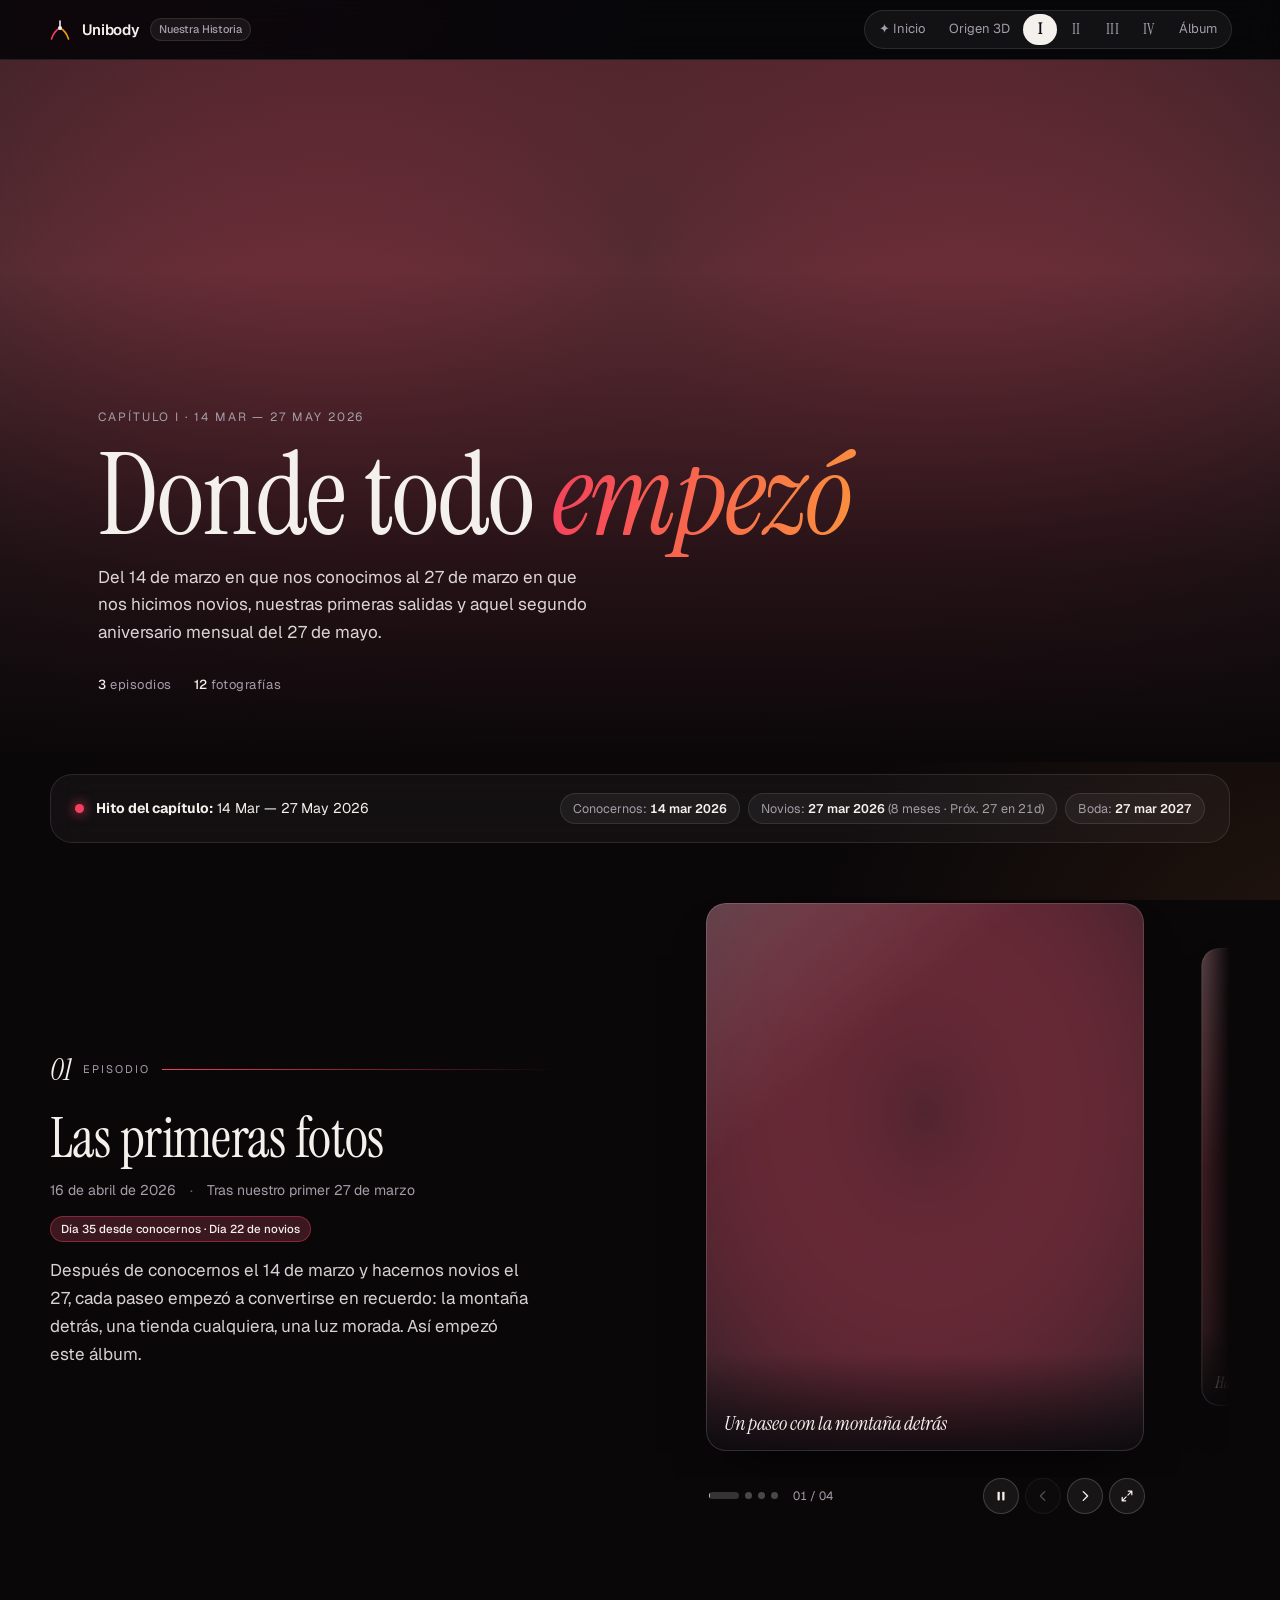
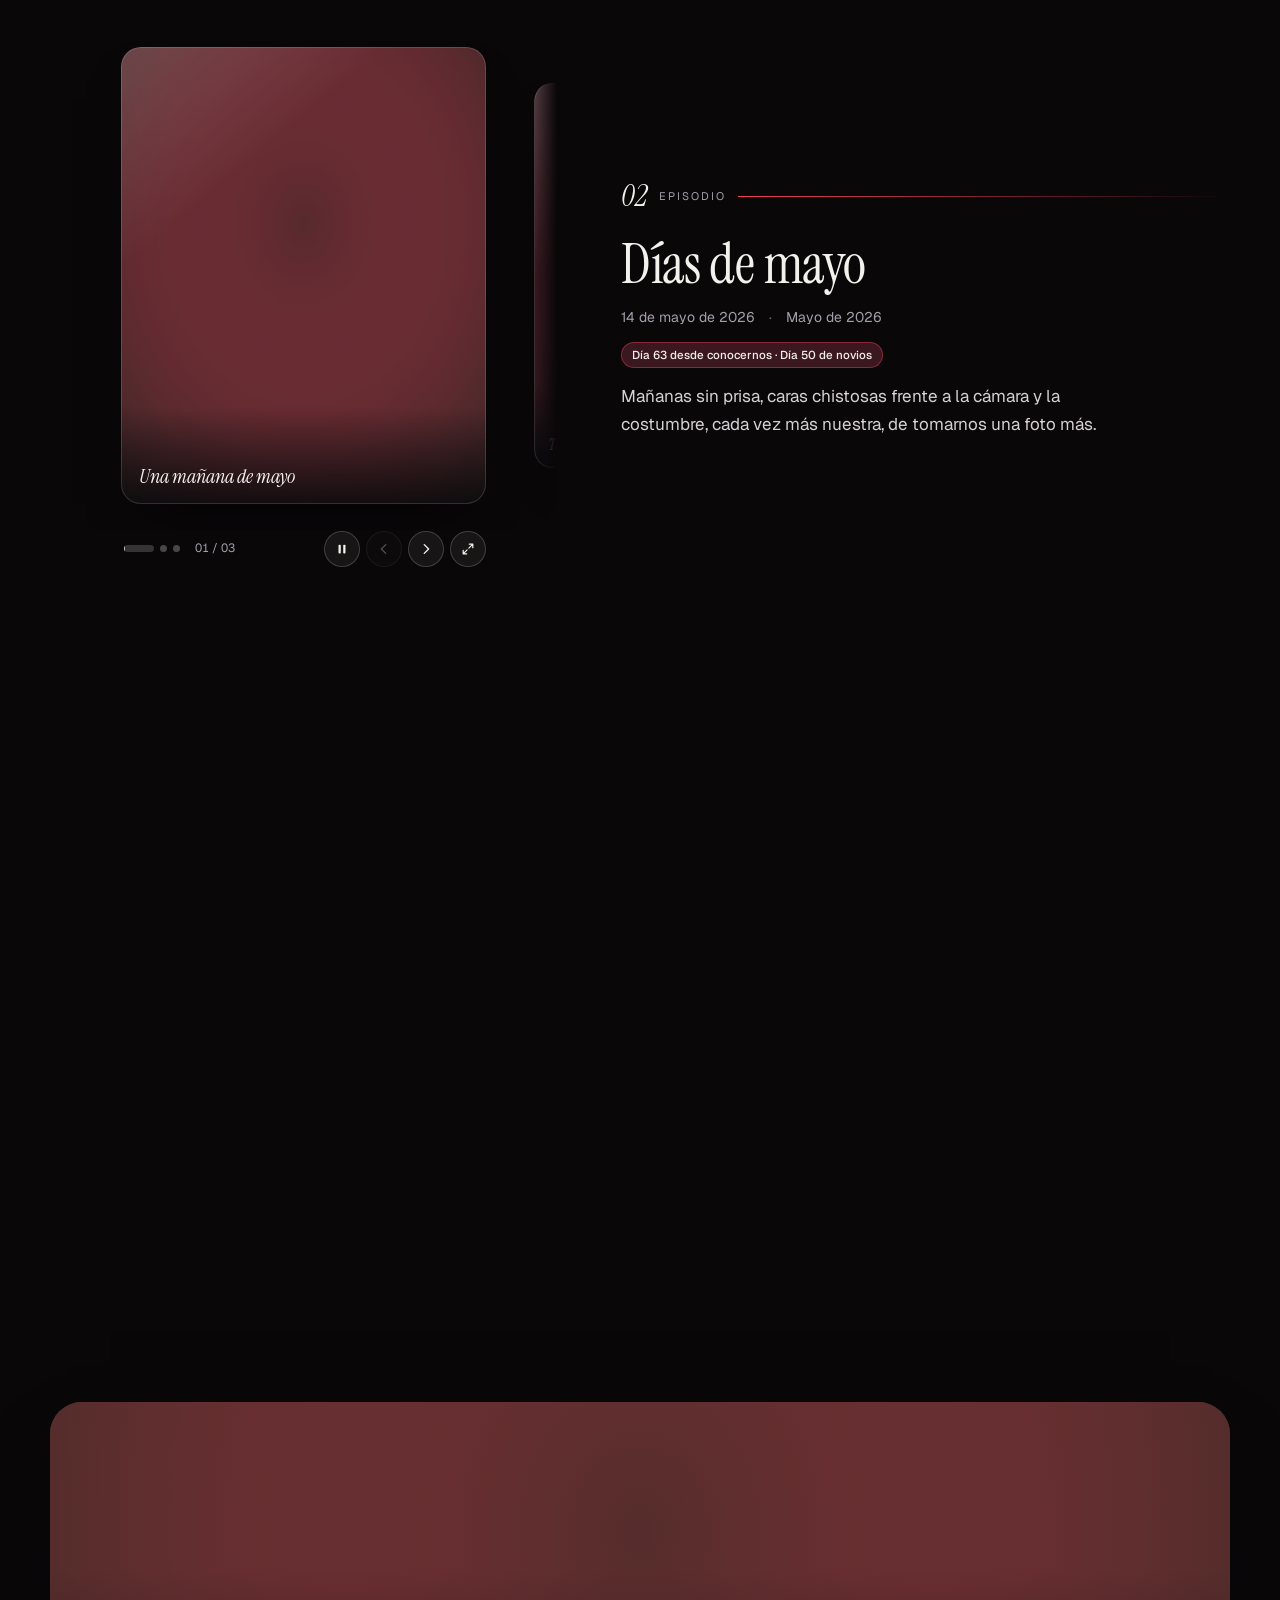
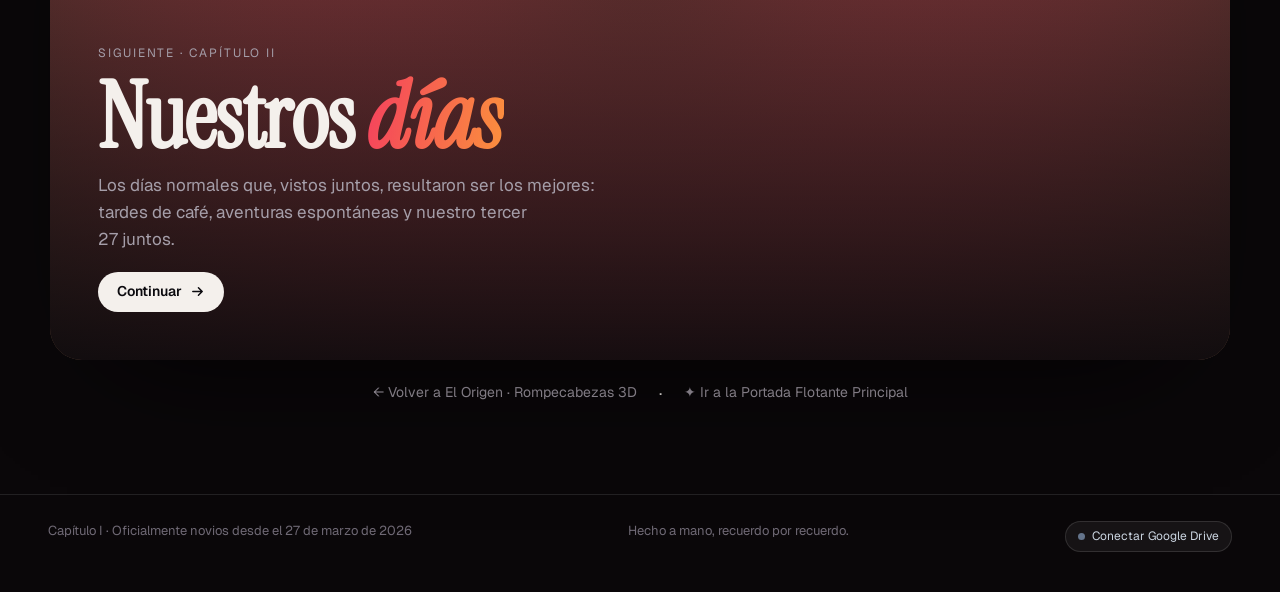
==== capitulo-1.html @ 3b3a731e "feat: spatial love story v2.0 + v1.0 con historia.yaml y Google Drive API" ====
<!doctype html>
<html lang="es-MX">
<head>
  <meta charset="utf-8">
  <meta name="viewport" content="width=device-width,initial-scale=1,viewport-fit=cover">
  <title>Capítulo I · El comienzo (27 Mar 2026) — Unibody</title>
  <link rel="preconnect" href="https://fonts.googleapis.com">
  <link rel="preconnect" href="https://fonts.gstatic.com" crossorigin>
  <link rel="stylesheet" href="https://fonts.googleapis.com/css2?family=Geist:wght@400..600&family=Instrument+Serif:ital@0;1&display=swap">
  <link rel="stylesheet" href="css/core.css">
  <link rel="stylesheet" href="css/capitulo.css">
  <script>window.PAGINA_ID = 'cap-1';</script>
  <script src="js/datos-yaml.js"></script>
  <script src="js/core.js"></script>
</head>
<body>
  <div class="velo" aria-hidden="true"></div>
  <div class="shell">
    <div class="ambiente" aria-hidden="true"></div>
    <header class="barra gutter" id="barra"></header>
    <script>Unibody.barra();</script>
    <main>
      <section class="portada" id="portada"></section>
      <div class="gutter"><div class="episodios" id="episodios"></div></div>
      <section class="puente gutter" id="puente" aria-label="Siguiente"></section>
    </main>
    <footer class="pie gutter">
      <span>Capítulo I · Oficialmente novios desde el 27 de marzo de 2026</span>
      <span>Hecho a mano, recuerdo por recuerdo.</span>
    </footer>
  </div>
  <script src="js/drive-sync.js"></script>
  <script src="js/capitulo.js"></script>
</body>
</html>
---- css/core.css ----
/* =====================================================================
   css/core.css · Núcleo compartido (Navegación, Transiciones, Carrusel,
   Visor y Barra de Fechas/Contadores alimentada por historia.yaml)
   ===================================================================== */
:root {
  --obsidiana: #07070a;
  --superficie: #100e13;
  --linea: rgba(255, 255, 255, .10);
  --linea-2: rgba(255, 255, 255, .18);
  --tinta: #f4f0ec;
  --tenue: #a59ea9;
  --mas-tenue: #6f6975;
  /* Variables de tema (sobreeescritas dinámicamente desde historia.yaml) */
  --fondo: #07070a;
  --acento: #f43f5e;
  --acento-2: #f59e0b;
  --resplandor: rgba(244, 63, 94, .16);
  --resplandor-2: rgba(245, 158, 11, .10);
  --velo: #07070a;
  --f-display: "Instrument Serif", "Iowan Old Style", "Palatino Linotype", Georgia, serif;
  --f-sans: "Plus Jakarta Sans", "Geist", -apple-system, BlinkMacSystemFont, "Segoe UI", Roboto, sans-serif;
  --ease: cubic-bezier(.22, 1, .36, 1);
  --ease-gemini: cubic-bezier(.2, 0, 0, 1);
  --barra-h: 60px;
  color-scheme: dark;
  padding-top: env(safe-area-inset-top, 0px);
  padding-bottom: env(safe-area-inset-bottom, 0px);
  background: var(--fondo);
}

*, *::before, *::after { box-sizing: border-box; }
html { -webkit-text-size-adjust: 100%; scroll-behavior: smooth; }
body {
  margin: 0;
  background: var(--fondo);
  color: var(--tinta);
  font-family: var(--f-sans);
  font-size: 16px;
  line-height: 1.55;
  -webkit-font-smoothing: antialiased;
  text-rendering: optimizeLegibility;
}
img, picture, video { max-width: 100%; display: block; }
[hidden] { display: none !important; }
button { font: inherit; color: inherit; }
a { color: inherit; }
:focus-visible { outline: 2px solid var(--acento); outline-offset: 3px; border-radius: 8px; }
html.sin-scroll { overflow: hidden; }
.vh { position: absolute !important; width: 1px; height: 1px; overflow: hidden; clip: rect(0 0 0 0); white-space: nowrap; }
.shell { position: relative; overflow-x: clip; min-height: 100vh; }
.gutter {
  padding-left: max(16px, env(safe-area-inset-left, 0px));
  padding-right: max(16px, env(safe-area-inset-right, 0px));
}
@media (min-width: 960px) {
  .gutter {
    padding-left: max(48px, env(safe-area-inset-left, 0px));
    padding-right: max(48px, env(safe-area-inset-right, 0px));
  }
}

/* ---------- Fondo ambiental ---------- */
.ambiente {
  position: fixed;
  inset: 0;
  z-index: 0;
  pointer-events: none;
  background:
    radial-gradient(62vmax 52vmax at 8% -12%, var(--resplandor), transparent 70%),
    radial-gradient(58vmax 48vmax at 104% 108%, var(--resplandor-2), transparent 70%),
    var(--fondo);
}
main, footer { position: relative; z-index: 1; }

/* ---------- Tipografía ---------- */
.ceja { margin: 0; font-size: 12px; letter-spacing: .16em; text-transform: uppercase; color: var(--tenue); }
.ceja b { color: var(--tinta); font-weight: 500; }
.display { font-family: var(--f-display); font-weight: 400; letter-spacing: -.015em; line-height: .98; text-wrap: balance; margin: 0; }
.display em {
  font-style: italic;
  background: linear-gradient(100deg, var(--acento), var(--acento-2));
  -webkit-background-clip: text;
  background-clip: text;
  color: transparent;
  padding-right: .04em;
}
.entrada { margin: 0; color: var(--tenue); font-size: 17px; line-height: 1.6; max-width: 46ch; text-wrap: pretty; }

/* ---------- Barra superior unificada ---------- */
.barra {
  position: sticky;
  top: env(safe-area-inset-top, 0px);
  z-index: 90;
  height: var(--barra-h);
  display: flex;
  align-items: center;
  gap: 12px;
  background: rgba(7, 7, 10, .82);
  -webkit-backdrop-filter: blur(20px) saturate(150%);
  backdrop-filter: blur(20px) saturate(150%);
  border-bottom: 1px solid var(--linea);
}
.barra::after {
  content: "";
  position: absolute;
  left: 0;
  right: 0;
  bottom: -1px;
  height: 2px;
  transform-origin: left;
  transform: scaleX(0);
  background: linear-gradient(90deg, #4b90ff, var(--acento), var(--acento-2));
}
@supports ((animation-timeline: scroll()) and (animation-range: 0% 100%)) {
  .barra::after {
    animation: progreso auto linear both;
    animation-timeline: scroll(root);
    animation-range: 0% 100%;
  }
}
@keyframes progreso { to { transform: scaleX(1); } }

.marca {
  display: flex;
  align-items: center;
  gap: 10px;
  text-decoration: none;
  font-weight: 600;
  font-size: 15px;
  letter-spacing: -.01em;
  white-space: nowrap;
}
.marca svg { width: 24px; height: 24px; flex: none; }
.marca-sub {
  font-size: 11px;
  font-weight: 500;
  color: var(--tenue);
  padding: 2px 8px;
  border-radius: 99px;
  background: rgba(255, 255, 255, .06);
  border: 1px solid var(--linea);
}
@media (max-width: 640px) { .marca-sub { display: none; } }
@media (max-width: 479.98px) { .marca span { display: none; } }

.nav {
  margin-left: auto;
  display: flex;
  align-items: center;
  gap: 2px;
  padding: 3px;
  border-radius: 99px;
  background: rgba(255, 255, 255, .05);
  border: 1px solid var(--linea);
  overflow-x: auto;
  scrollbar-width: none;
}
.nav::-webkit-scrollbar { display: none; }
.nav a {
  display: inline-flex;
  align-items: center;
  justify-content: center;
  min-width: 34px;
  height: 31px;
  padding: 0 11px;
  border-radius: 99px;
  font-size: 13px;
  text-decoration: none;
  color: var(--tenue);
  white-space: nowrap;
  transition: background .3s, color .3s;
}
.nav a:hover { color: var(--tinta); background: rgba(255, 255, 255, .08); }
.nav a[aria-current="page"] { background: var(--tinta); color: #0b0a0e; font-weight: 600; }
.nav .romano { font-family: var(--f-display); font-size: 16px; letter-spacing: .02em; }
@media (max-width: 440px) { .nav a { padding: 0 8px; min-width: 28px; font-size: 12px; } }

/* ---------- Botones ---------- */
.boton {
  display: inline-flex;
  align-items: center;
  justify-content: center;
  gap: 8px;
  min-height: 40px;
  padding: 0 18px;
  border-radius: 99px;
  border: 1px solid var(--linea-2);
  background: rgba(255, 255, 255, .05);
  color: var(--tinta);
  font-size: 14px;
  font-weight: 500;
  text-decoration: none;
  cursor: pointer;
  white-space: nowrap;
  transition: background .25s, border-color .25s, transform .25s var(--ease);
}
.boton:hover { background: rgba(255, 255, 255, .1); border-color: rgba(255, 255, 255, .3); }
.boton:active { transform: scale(.97); }
.boton.claro { background: var(--tinta); color: #0b0a0e; border-color: transparent; font-weight: 600; }
.boton svg { width: 15px; height: 15px; }
.icono {
  width: 36px;
  height: 36px;
  border-radius: 50%;
  display: grid;
  place-items: center;
  border: 1px solid var(--linea-2);
  background: rgba(255, 255, 255, .06);
  cursor: pointer;
  flex: none;
  transition: background .25s, opacity .25s;
}
.icono:hover { background: rgba(255, 255, 255, .13); }
.icono:disabled { opacity: .3; cursor: default; }
.icono svg { width: 14px; height: 14px; }

/* ---------- Transiciones entre páginas ---------- */
@view-transition { navigation: auto; }
::view-transition-group(*) { animation-duration: .8s; animation-timing-function: var(--ease); }
::view-transition-old(root) { animation: vt-sale .5s var(--ease) both; }
::view-transition-new(root) { animation: vt-entra .8s var(--ease) both; }
@keyframes vt-sale { to { opacity: 0; transform: scale(.965); } }
@keyframes vt-entra { from { opacity: 0; transform: scale(1.03); } }
html:active-view-transition-type(iris)::view-transition-old(root) { animation: vt-atenua .95s linear both; }
html:active-view-transition-type(iris)::view-transition-new(root) { animation: vt-iris .95s var(--ease) both; }
@keyframes vt-atenua { to { opacity: .35; transform: scale(.98); } }
@keyframes vt-iris { from { clip-path: circle(0% at 50% 58%); } to { clip-path: circle(140% at 50% 58%); } }
html:active-view-transition-type(cortina)::view-transition-old(root) { animation: vt-sube .9s var(--ease) both; }
html:active-view-transition-type(cortina)::view-transition-new(root) { animation: vt-cortina .9s var(--ease) both; }
@keyframes vt-sube { to { transform: translateY(-10%); opacity: .3; } }
@keyframes vt-cortina { from { clip-path: inset(100% 0 0 0); } to { clip-path: inset(0 0 0 0); } }
html:active-view-transition-type(zoom)::view-transition-old(root) { animation: vt-zoom-sale .8s var(--ease) both; }
html:active-view-transition-type(zoom)::view-transition-new(root) { animation: vt-zoom-entra .8s var(--ease) both; }
@keyframes vt-zoom-sale { to { opacity: 0; transform: scale(1.12); } }
@keyframes vt-zoom-entra { from { opacity: 0; transform: scale(.9); } }

.velo { position: fixed; inset: 0; z-index: 100; pointer-events: none; background: var(--velo); transform: scaleY(0); }
html.sin-vt.entrando .velo { transform-origin: top; animation: velo-sale .85s var(--ease) .05s both; }
html.sin-vt.saliendo .velo { transform-origin: bottom; animation: velo-entra .5s var(--ease) both; }
@keyframes velo-sale { from { transform: scaleY(1); } to { transform: scaleY(0); } }
@keyframes velo-entra { from { transform: scaleY(0); } to { transform: scaleY(1); } }

/* ---------- Tarjeta “siguiente” (puente hacia la próxima página) ---------- */
.puente { padding-block: clamp(48px, 10vh, 120px) clamp(40px, 8vh, 96px); }
.siguiente {
  position: relative;
  display: block;
  max-width: 1180px;
  margin-inline: auto;
  border-radius: 32px;
  overflow: hidden;
  min-height: min(62vh, 560px);
  text-decoration: none;
  color: var(--tinta);
  isolation: isolate;
  background: var(--tono, #120f14);
  box-shadow: 0 50px 120px -60px rgba(0, 0, 0, .9);
}
.siguiente img { position: absolute; inset: 0; width: 100%; height: 100%; object-fit: cover; transition: transform 1.4s var(--ease); }
.siguiente:hover img { transform: scale(1.04); }
.siguiente::after { content: ""; position: absolute; inset: 0; background: linear-gradient(180deg, rgba(7, 7, 10, .05) 30%, rgba(7, 7, 10, .85)); }
.siguiente-txt { position: absolute; left: 0; right: 0; bottom: 0; z-index: 1; display: grid; gap: 12px; padding: clamp(22px, 4vw, 48px); }
.siguiente-t { font-family: var(--f-display); font-size: clamp(44px, 7vw, 96px); line-height: .95; letter-spacing: -.015em; margin: 0; text-wrap: balance; }
.siguiente-t em {
  font-style: italic;
  background: linear-gradient(100deg, var(--acento), var(--acento-2));
  -webkit-background-clip: text;
  background-clip: text;
  color: transparent;
  padding-right: .04em;
}
.siguiente .boton { justify-self: start; margin-top: 6px; }
.anterior { display: flex; flex-wrap: wrap; justify-content: center; gap: 18px; margin-top: 22px; }
.anterior a { font-size: 14px; color: var(--tenue); text-decoration: none; }
.anterior a:hover { color: var(--tinta); }

/* ---------- Carrusel horizontal ---------- */
.carrusel { position: relative; container-type: inline-size; min-width: 0; }
.pista {
  position: relative;
  display: flex;
  gap: 14px;
  overflow-x: auto;
  overflow-y: hidden;
  scroll-snap-type: x mandatory;
  padding: 6px 14cqi 26px;
  overscroll-behavior-x: contain;
  scrollbar-width: none;
  -webkit-mask-image: linear-gradient(90deg, transparent, #000 4%, #000 96%, transparent);
  mask-image: linear-gradient(90deg, transparent, #000 4%, #000 96%, transparent);
  user-select: none;
  -webkit-user-select: none;
  outline: none;
}
.pista::-webkit-scrollbar { display: none; }
.pista:focus-visible { box-shadow: inset 0 0 0 2px var(--acento); border-radius: 22px; }
@media (hover: hover) and (pointer: fine) { .pista { cursor: grab; } }
.pista.arrastrando { scroll-snap-type: none; cursor: grabbing; }
.pista.sola { -webkit-mask-image: none; mask-image: none; padding-inline: 0; }
.diapo { flex: 0 0 72cqi; margin: 0; scroll-snap-align: center; scroll-snap-stop: always; perspective: 900px; cursor: inherit; }
.pista.sola .diapo { flex-basis: 100%; }
.diapo.actual { cursor: zoom-in; }
.pista.arrastrando .diapo { cursor: grabbing; }
.diapo-in {
  position: relative;
  aspect-ratio: 4/5;
  border-radius: 20px;
  overflow: hidden;
  background: var(--tono, #151218);
  transform-origin: 50% 50%;
  box-shadow: 0 26px 50px -26px rgba(0, 0, 0, .95);
  isolation: isolate;
}
.diapo-in img { position: absolute; inset: 0; width: 100%; height: 100%; object-fit: cover; transform: scale(1.16); pointer-events: none; -webkit-user-drag: none; }
.diapo-in::after {
  content: "";
  position: absolute;
  inset: -30%;
  background: linear-gradient(115deg, rgba(255, 244, 232, 0) 42%, rgba(255, 244, 232, .28) 50%, rgba(255, 244, 232, 0) 58%);
  transform: translateX(-70%);
  opacity: 0;
  pointer-events: none;
}
.diapo.actual .diapo-in::after { animation: destello 1.5s var(--ease) .12s 1 both; }
@keyframes destello { 0% { opacity: 1; transform: translateX(-70%); } 100% { opacity: 0; transform: translateX(70%); } }
.diapo-pie {
  position: absolute;
  left: 0;
  right: 0;
  bottom: 0;
  padding: 56px 18px 16px;
  background: linear-gradient(rgba(7, 7, 10, 0), rgba(7, 7, 10, .82));
  font-family: var(--f-display);
  font-style: italic;
  font-size: 20px;
  line-height: 1.2;
  color: #f7f3ef;
  pointer-events: none;
  text-wrap: pretty;
}
.diapo-sombra { position: absolute; inset: 0; background: #07070a; opacity: 0; pointer-events: none; }
.diapo-borde {
  position: absolute;
  inset: 0;
  border-radius: inherit;
  pointer-events: none;
  box-shadow: inset 0 0 0 1px rgba(255, 255, 255, .14);
  background: linear-gradient(140deg, rgba(255, 255, 255, .14), rgba(255, 255, 255, 0) 30%);
}
.carrusel-ui { display: flex; align-items: center; gap: 8px; min-height: 38px; padding-inline: 14cqi; }
.pista.sola + .carrusel-ui { padding-inline: 0; }
.puntos { display: flex; align-items: center; }
.punto { border: 0; background: none; padding: 10px 3px; cursor: pointer; display: grid; }
.punto span {
  display: block;
  width: 7px;
  height: 7px;
  border-radius: 99px;
  background: rgba(255, 255, 255, .26);
  position: relative;
  overflow: hidden;
  transition: width .55s var(--ease), background .3s;
}
.punto:hover span { background: rgba(255, 255, 255, .45); }
.punto[aria-current="true"] span { width: 30px; background: rgba(255, 255, 255, .18); }
.punto i { position: absolute; inset: 0; border-radius: inherit; background: var(--tinta); transform-origin: left; transform: scaleX(0); }
.contador { font-size: 12px; color: var(--tenue); font-variant-numeric: tabular-nums; margin-left: 4px; }
.carrusel-btns { margin-left: auto; display: flex; gap: 6px; }

/* ---------- Visor de fotos ---------- */
.visor {
  position: fixed;
  inset: 0;
  z-index: 200;
  background: rgba(4, 4, 8, .94);
  -webkit-backdrop-filter: blur(22px);
  backdrop-filter: blur(22px);
  display: grid;
  grid-template-rows: auto minmax(0, 1fr) auto auto;
  opacity: 0;
  transition: opacity .4s var(--ease);
}
.visor.abierto { opacity: 1; }
.visor-top {
  display: flex;
  align-items: center;
  gap: 12px;
  padding: calc(env(safe-area-inset-top, 0px) + 12px) max(16px, env(safe-area-inset-right, 0px)) 12px max(16px, env(safe-area-inset-left, 0px));
}
.visor-titulo { flex: 1; min-width: 0; font-size: 15px; font-weight: 500; overflow: hidden; text-overflow: ellipsis; white-space: nowrap; }
.visor-cuenta { font-size: 12px; color: #9b959e; font-variant-numeric: tabular-nums; }
.visor-escena { position: relative; overflow: hidden; touch-action: pan-y; padding-inline: max(16px, env(safe-area-inset-left, 0px)); }
.visor-escena img { width: 100%; height: 100%; object-fit: contain; transition: transform .7s var(--ease), opacity .5s var(--ease); }
.visor-escena img.entra { transform: translateX(var(--dx, 0)) scale(.95); opacity: 0; }
.visor-nav { position: absolute; top: 50%; margin-top: -22px; width: 44px; height: 44px; }
.visor-prev { left: max(16px, env(safe-area-inset-left, 0px)); }
.visor-sig { right: max(16px, env(safe-area-inset-right, 0px)); }
.visor-pie {
  display: flex;
  flex-wrap: wrap;
  gap: 4px 18px;
  align-items: baseline;
  padding: 14px max(16px, env(safe-area-inset-right, 0px)) 10px max(16px, env(safe-area-inset-left, 0px));
  font-size: 13px;
  color: #b9b2bb;
}
.visor-pie .c { flex-basis: 100%; font-family: var(--f-display); font-style: italic; font-size: 21px; color: #fff; }
.visor-tira {
  position: relative;
  display: flex;
  gap: 8px;
  overflow-x: auto;
  scrollbar-width: none;
  justify-content: safe center;
  padding: 4px max(16px, env(safe-area-inset-right, 0px)) calc(env(safe-area-inset-bottom, 0px) + 16px) max(16px, env(safe-area-inset-left, 0px));
}
.visor-tira::-webkit-scrollbar { display: none; }
.visor-tira button {
  flex: none;
  width: 54px;
  height: 54px;
  border-radius: 11px;
  overflow: hidden;
  border: 0;
  padding: 0;
  cursor: pointer;
  opacity: .42;
  box-shadow: 0 0 0 1px rgba(255, 255, 255, .14);
  transition: opacity .3s, transform .45s var(--ease), box-shadow .3s;
}
.visor-tira button[aria-current="true"] { opacity: 1; box-shadow: 0 0 0 2px #fff; transform: translateY(-3px); }
.visor-tira img { width: 100%; height: 100%; object-fit: cover; }

/* ---------- Pie de página ---------- */
.pie {
  border-top: 1px solid var(--linea);
  padding-block: 26px 40px;
  display: flex;
  flex-wrap: wrap;
  justify-content: space-between;
  gap: 8px 24px;
  font-size: 13px;
  color: var(--mas-tenue);
}

@media (prefers-reduced-motion: reduce) {
  *, *::before, *::after {
    animation-duration: .001ms !important;
    animation-iteration-count: 1 !important;
    transition-duration: .001ms !important;
    scroll-behavior: auto !important;
  }
  ::view-transition-group(*), ::view-transition-old(*), ::view-transition-new(*) { animation: none !important; }
}
---- css/capitulo.css ----
/* =====================================================================
   css/capitulo.css · Storytelling por capítulo adaptado con fechas,
   hitos de aniversario (14 Mar / 27 de cada mes) y carrusel 3D
   ===================================================================== */
.portada {
  position: relative;
  min-height: clamp(520px, 78vh, 880px);
  display: flex;
  align-items: flex-end;
  isolation: isolate;
  overflow: hidden;
  background: var(--tono, #120f14);
}
.portada > img {
  position: absolute;
  inset: 0;
  width: 100%;
  height: 100%;
  object-fit: cover;
  z-index: -2;
}
.portada::after {
  content: "";
  position: absolute;
  inset: 0;
  z-index: -1;
  background: linear-gradient(180deg, rgba(7, 7, 10, .18) 0%, rgba(7, 7, 10, 0) 30%, color-mix(in srgb, var(--fondo) 72%, transparent) 72%, var(--fondo) 100%);
}
.portada-txt {
  width: 100%;
  max-width: 1180px;
  margin-inline: auto;
  display: grid;
  gap: 16px;
  padding-block: clamp(40px, 8vh, 96px) clamp(32px, 6vh, 64px);
}
.portada .display { font-size: clamp(56px, 9vw, 128px); line-height: .92; }
.portada .entrada { color: #ddd5d8; }
.datos { display: flex; flex-wrap: wrap; gap: 8px 22px; font-size: 13px; color: var(--tenue); letter-spacing: .04em; }
.datos b { color: var(--tinta); font-weight: 500; }

/* Franja de contexto temporal e hitos del capítulo */
.franja-hito {
  max-width: 1180px;
  margin: 12px auto 0;
  padding: 18px 24px;
  border-radius: 22px;
  background: rgba(255, 255, 255, .04);
  border: 1px solid var(--linea);
  -webkit-backdrop-filter: blur(14px);
  backdrop-filter: blur(14px);
  display: flex;
  flex-wrap: wrap;
  align-items: center;
  justify-content: space-between;
  gap: 12px 24px;
}
.franja-hito-izq {
  display: flex;
  align-items: center;
  gap: 12px;
  font-size: 14px;
  color: var(--tinta);
}
.franja-punto {
  width: 9px;
  height: 9px;
  border-radius: 50%;
  background: var(--acento);
  box-shadow: 0 0 12px var(--acento);
  flex: none;
}
.franja-hito-der {
  display: flex;
  flex-wrap: wrap;
  gap: 8px;
  font-size: 12.5px;
  color: var(--tenue);
  font-variant-numeric: tabular-nums;
}
.chip-fecha {
  padding: 5px 12px;
  border-radius: 99px;
  background: rgba(255, 255, 255, .05);
  border: 1px solid var(--linea);
}
.chip-fecha b { color: var(--tinta); font-weight: 600; }

/* Episodios */
.episodios {
  max-width: 1180px;
  margin-inline: auto;
  padding-block: clamp(32px, 6vh, 72px) 0;
  display: grid;
  gap: clamp(64px, 14vh, 160px);
}
.episodio {
  display: grid;
  gap: 28px;
  align-items: center;
  content-visibility: auto;
  contain-intrinsic-height: auto 820px;
}
@media (min-width: 900px) {
  .episodio { grid-template-columns: minmax(0, 5fr) minmax(0, 6fr); gap: clamp(32px, 5vw, 80px); }
  .episodio:nth-child(even) .ep-texto { order: 2; }
}
.ep-texto { display: grid; gap: 14px; align-content: center; min-width: 0; }
.ep-n { display: flex; align-items: center; gap: 12px; font-size: 11px; letter-spacing: .18em; text-transform: uppercase; color: var(--tenue); }
.ep-n b { font-family: var(--f-display); font-style: italic; font-weight: 400; font-size: 30px; letter-spacing: 0; text-transform: none; line-height: 1; color: var(--tinta); }
.ep-n::after { content: ""; flex: 1; height: 1px; background: linear-gradient(90deg, var(--acento), transparent); }
.ep-titulo { margin: 0; font-family: var(--f-display); font-weight: 400; font-size: clamp(40px, 4.4vw, 60px); line-height: 1; letter-spacing: -.01em; text-wrap: balance; }
.ep-titulo em {
  font-style: italic;
  background: linear-gradient(100deg, var(--acento), var(--acento-2));
  -webkit-background-clip: text;
  background-clip: text;
  color: transparent;
  padding-right: .04em;
}
.ep-lugar { margin: 0; font-size: 14px; color: var(--tenue); display: flex; flex-wrap: wrap; gap: 6px 14px; align-items: center; }
.ep-lugar span + span::before { content: "·"; margin-right: 14px; color: var(--mas-tenue); }
.ep-badge-dia {
  display: inline-flex;
  align-items: center;
  gap: 6px;
  padding: 3px 10px;
  border-radius: 99px;
  font-size: 11.5px;
  font-weight: 500;
  color: var(--tinta);
  background: color-mix(in srgb, var(--acento) 18%, rgba(255, 255, 255, .04));
  border: 1px solid color-mix(in srgb, var(--acento) 42%, transparent);
}
.ep-cuerpo { margin: 0; font-size: 17px; line-height: 1.65; color: #d7d0d4; max-width: 46ch; text-wrap: pretty; }
.ep-fotos { min-width: 0; }
@media (max-width: 899.98px) {
  .ep-fotos { margin-inline: calc(-1 * max(16px, env(safe-area-inset-left, 0px))); }
}
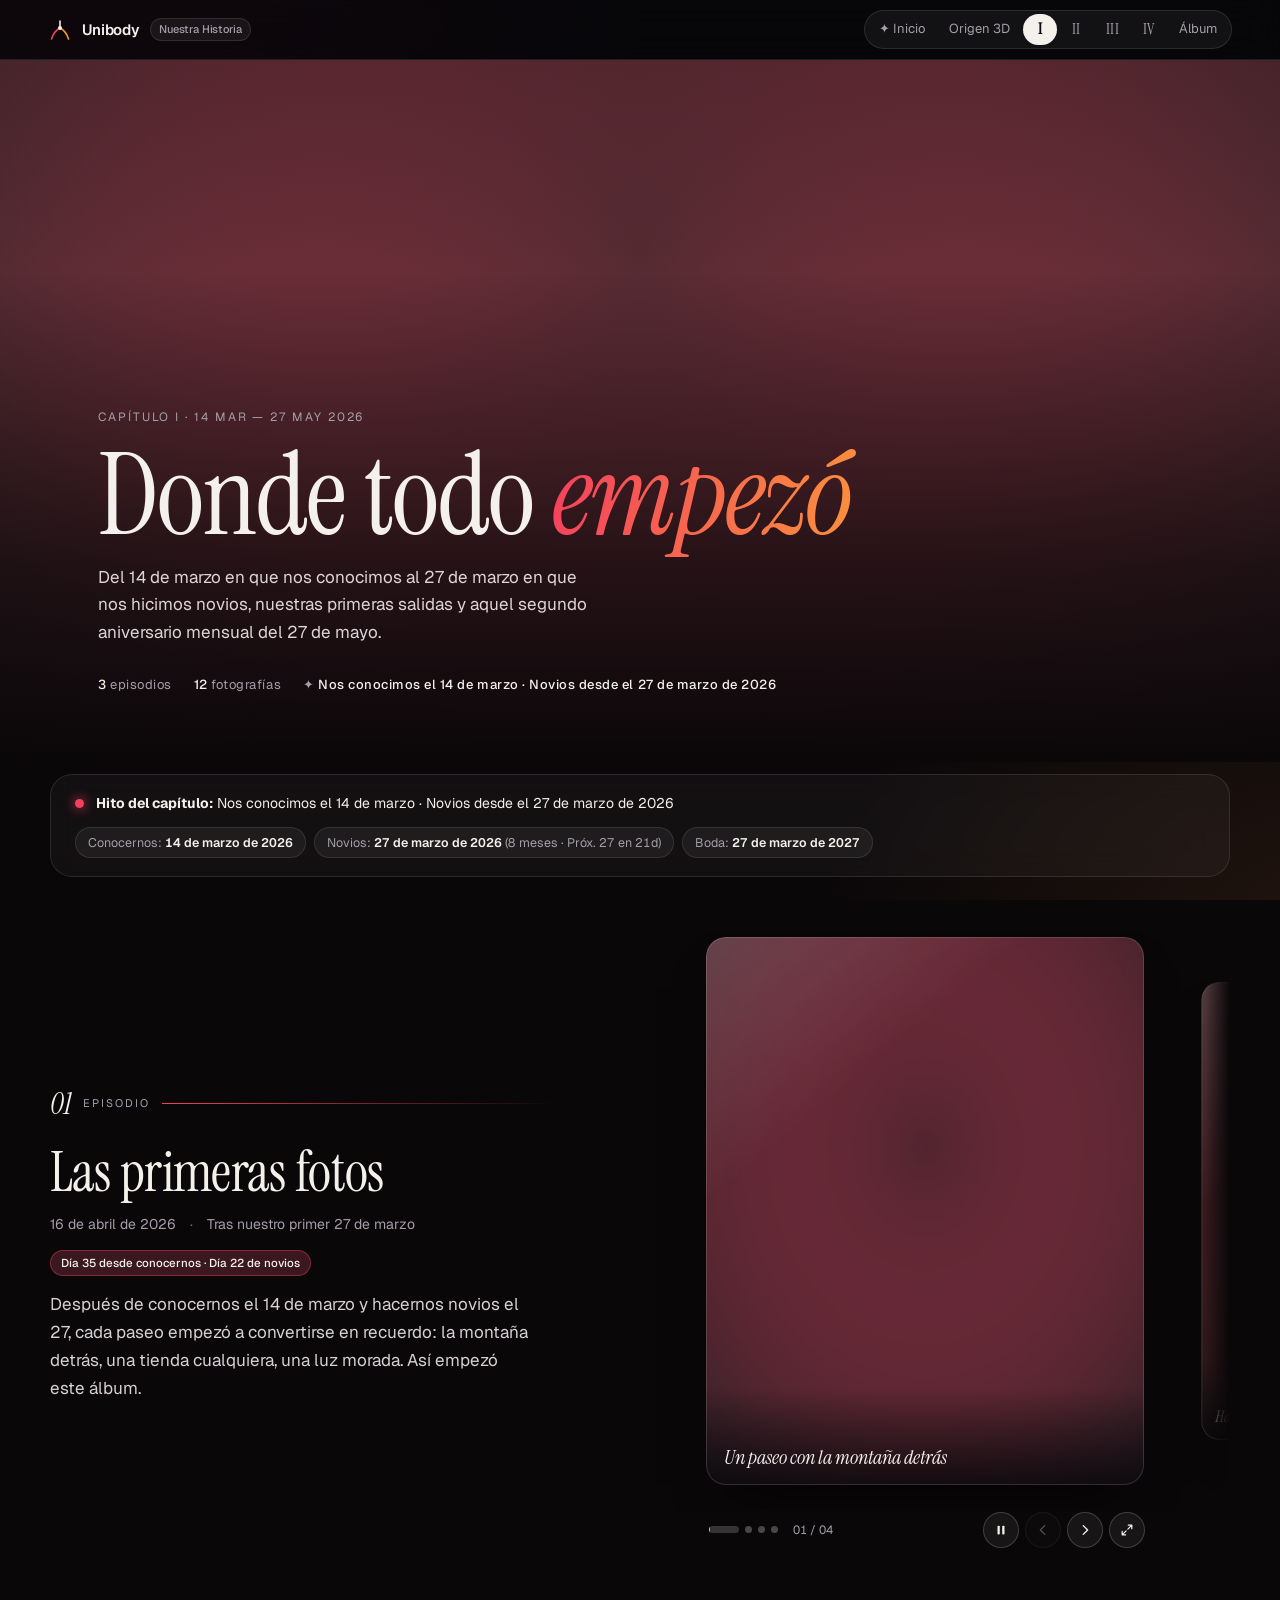
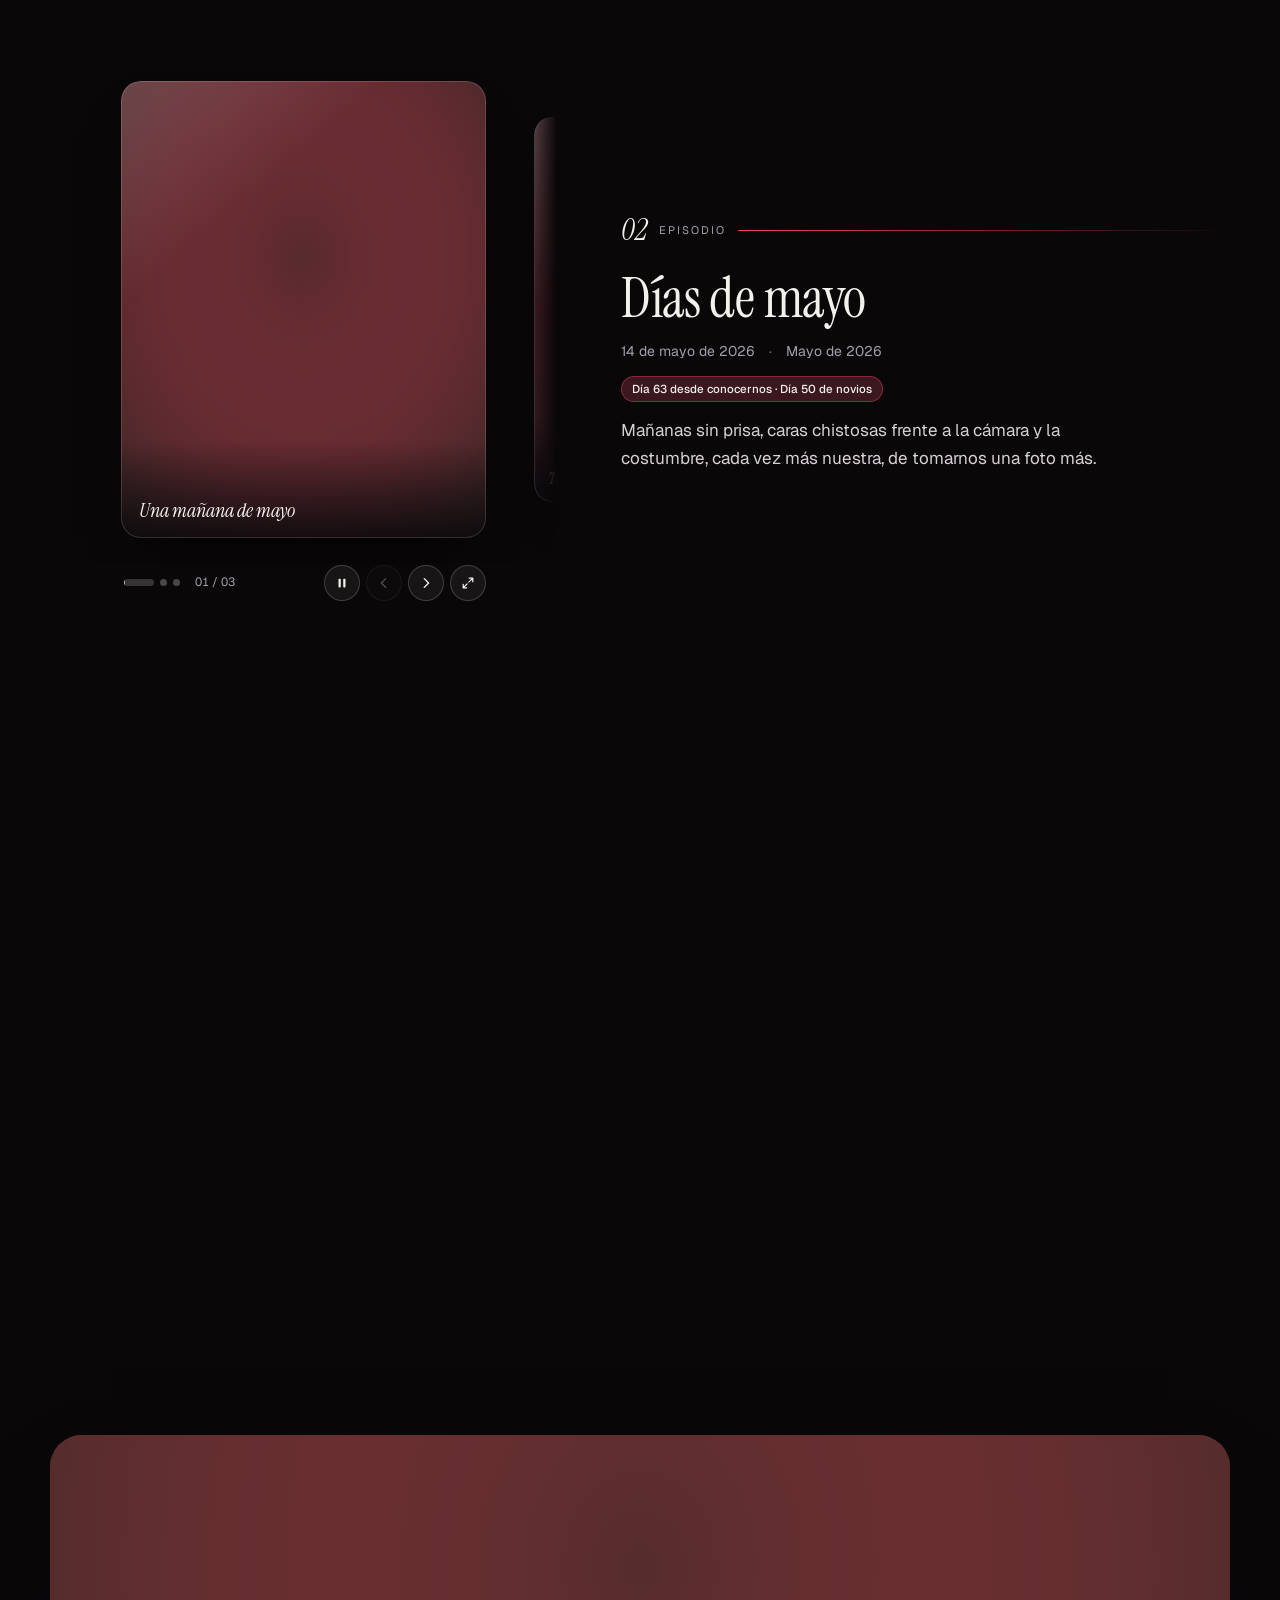
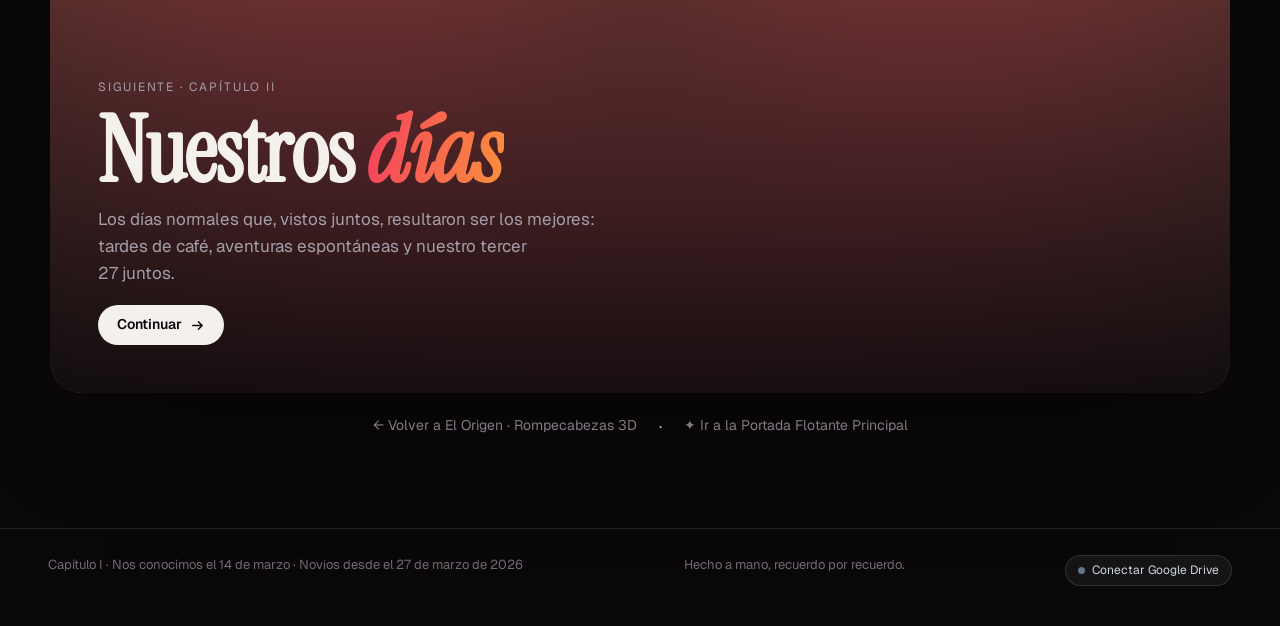
==== commit 1eff81c2: "chore(privacy): replace hardcoded dates with fecha-date and exclude real historia.yaml from repo" ====
--- a/capitulo-1.html
+++ b/capitulo-1.html
@@ -3,7 +3,7 @@
 <head>
   <meta charset="utf-8">
   <meta name="viewport" content="width=device-width,initial-scale=1,viewport-fit=cover">
-  <title>Capítulo I · El comienzo (27 Mar 2026) — Unibody</title>
+  <title>Capítulo I · El comienzo (fecha-date) — Unibody</title>
   <link rel="preconnect" href="https://fonts.googleapis.com">
   <link rel="preconnect" href="https://fonts.gstatic.com" crossorigin>
   <link rel="stylesheet" href="https://fonts.googleapis.com/css2?family=Geist:wght@400..600&family=Instrument+Serif:ital@0;1&display=swap">
@@ -25,7 +25,7 @@
       <section class="puente gutter" id="puente" aria-label="Siguiente"></section>
     </main>
     <footer class="pie gutter">
-      <span>Capítulo I · Oficialmente novios desde el 27 de marzo de 2026</span>
+      <span id="pie-capitulo">Capítulo I · Oficialmente novios desde fecha-date</span>
       <span>Hecho a mano, recuerdo por recuerdo.</span>
     </footer>
   </div>
--- a/css/capitulo.css
+++ b/css/capitulo.css
@@ -1,6 +1,6 @@
 /* =====================================================================
    css/capitulo.css · Storytelling por capítulo adaptado con fechas,
-   hitos de aniversario (14 Mar / 27 de cada mes) y carrusel 3D
+   hitos de aniversario (fecha-date desde historia.yaml) y carrusel 3D
    ===================================================================== */
 .portada {
   position: relative;
